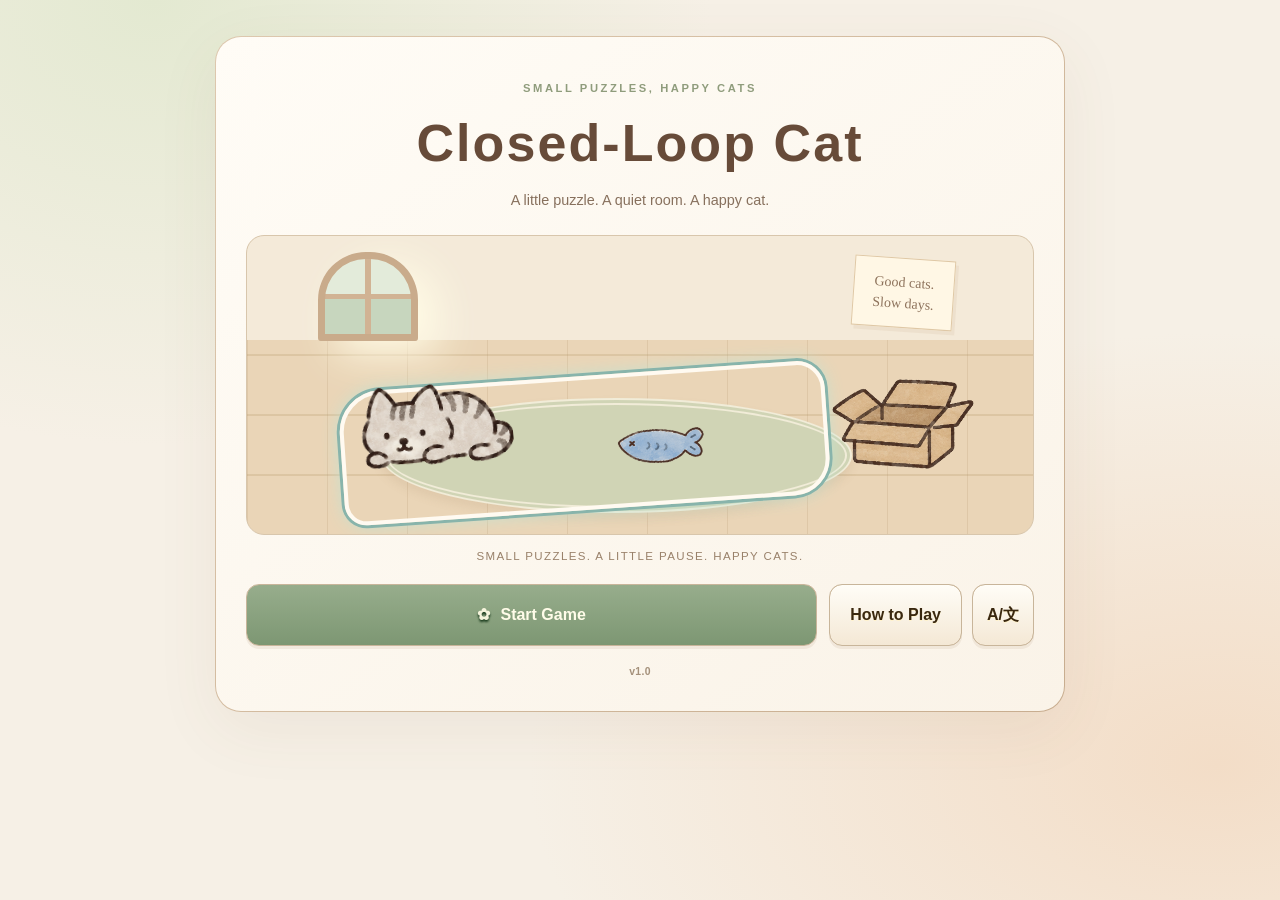
==== index.html @ fbada95e "Use one randomly selected dog breed per stage" ====
<!DOCTYPE html>
<html lang="ja">
<head>
  <meta charset="UTF-8">
  <meta name="viewport" content="width=device-width, initial-scale=1.0">
  <title>Closed-Loop Cat</title>
  <link rel="stylesheet" href="style.css">
  <link rel="stylesheet" href="cat-theme.css">
</head>
<body>
  <main class="page">
    <section id="homeScreen" class="game-panel home-panel">
      <div class="home-layout">
        <div class="home-copy">
          <p id="homeKicker" class="home-kicker">Draw One Line</p>
          <h2 id="homeTitle">Closed-Loop Cat</h2>
          <p id="homeLead">
            Draw loops to divide the dungeon, collect the key, and reach the goal.
          </p>
        </div>

        <div class="cat-room" role="img" aria-label="あたたかな部屋で、魚と段ボールに囲まれてくつろぐ猫">
          <div class="room-window"></div><div class="room-note">Good cats.<br>Slow days.</div>
          <div class="room-rug"></div><div class="room-loop"></div>
          <img class="room-cat" src="assets/cats/cat-1.png" alt="">
          <img class="room-fish" src="assets/cats/fish.png" alt="">
          <img class="room-box" src="assets/cats/box-open.png" alt="">
        </div><p class="cat-caption">SMALL PUZZLES. A LITTLE PAUSE. HAPPY CATS.</p>

        <div class="home-actions">
          <label class="language-field" for="languageSelect">
            <span id="languageLabel">Language</span>
            <select id="languageSelect">
              <option value="en">English</option>
              <option value="ja">日本語</option>
            </select>
          </label>
          <button id="startGameButton" type="button">Start Game</button>
          <div class="home-secondary-actions">
            <a id="homeHowtoButton" class="button-link secondary-button" href="howto.html">How to Play</a>
            <button
              id="languageMenuButton"
              class="icon-button secondary-button"
              type="button"
              aria-haspopup="dialog"
              aria-controls="languageDialog"
              aria-label="Language"
            >
              <span aria-hidden="true">A/文</span>
            </button>
          </div>
        </div>
        <button
          id="homePremiumButton"
          class="home-premium-button"
          type="button"
          aria-label="Premium"
        >
          <img
            id="homePremiumIcon"
            class="home-premium-icon"
            src="sozai/0850b674-17cf-480b-9a0b-e0d0a89cf656.png"
            alt=""
            aria-hidden="true"
          >
        </button>
        <a
          class="web-store-badge-link"
          href="https://play.google.com/store/apps/details?id=com.hvis.closedloopdungeon"
          target="_blank"
          rel="noopener noreferrer"
          aria-label="Get it on Google Play"
        >
          <img
            class="web-store-badge-mark"
            src="sozai/playstorelogo.png"
            alt=""
            aria-hidden="true"
          >
          <span class="web-store-badge-copy">
            <span>GET IT ON</span>
            <strong>Google Play</strong>
          </span>
        </a>
        <span id="homeVersionButton" class="home-version-button">v1.0</span>
      </div>
    </section>

    <div id="languageDialog" class="modal-backdrop" hidden>
      <section class="language-dialog" role="dialog" aria-modal="true" aria-label="Language">
        <div class="language-option-list">
          <button class="language-option" type="button" data-language-option="en">
            <span>English</span>
            <span class="language-option-check" aria-hidden="true"></span>
          </button>
          <button class="language-option" type="button" data-language-option="ja">
            <span>日本語</span>
            <span class="language-option-check" aria-hidden="true"></span>
          </button>
        </div>
      </section>
    </div>

    <section id="gameScreen" class="game-panel" hidden>
      <p class="cat-game-brand">Closed-Loop Cat</p>
      <header class="panel-header">
        <div class="panel-action-row">
          <a id="gameHowtoButton" class="button-link secondary-button" href="howto.html">How to Play</a>
          <button id="mechanicHelpButton" class="secondary-button" type="button">Mechanic guide</button>
        </div>

        <section class="stage-loader top-stage-loader" aria-label="ステージ選択">
          <div class="stage-loader-row top-stage-loader-row">
            <label id="stageRowLabel" class="stage-row-label" for="stageNumberInput">Stage</label>
            <label class="stage-field" for="stageDifficultySelect" hidden>
              <select id="stageDifficultySelect" aria-label="難易度">
                <option value="medium" selected>Normal</option>
              </select>
            </label>
            <label class="stage-field" for="stageNumberInput">
              <select id="stageNumberInput" aria-label="ステージ番号">
                <option value="1">001</option>
              </select>
            </label>
            <button id="chooseStageFolderButton" type="button" hidden>JSONを選ぶ</button>
            <input
              id="stageFolderInput"
              type="file"
              accept=".json,application/json"
              multiple
              hidden
            >
          </div>
          <p id="stageLoaderStatus" class="status-text" hidden></p>
        </section>
      </header>

      <div id="gameCanvasShell" class="game-canvas-shell">
        <canvas
          id="gameCanvas"
          width="480"
          height="480"
          aria-label="Closed Loop puzzle game canvas"
        ></canvas>
        <div id="premiumStageOverlay" class="premium-stage-overlay" hidden>
          <div class="premium-stage-overlay-card">
            <p id="premiumStageOverlayNote" class="premium-stage-overlay-note"></p>
            <button id="unlockPremiumButton" class="secondary-button" type="button">Unlock Premium</button>
            <button id="premiumOverlayHomeButton" class="secondary-button" type="button">Back to Title</button>
          </div>
        </div>
      </div>

      <div class="cat-legend" aria-label="アイテム一覧">
        <span><img src="assets/cats/cat-0.png" alt="">ねこ</span>
        <span><img src="assets/cats/fish.png" alt="">おさかな</span>
        <span><img src="assets/cats/box-open.png" alt="">おうち</span>
        <span><img src="assets/cats/dog-1.png" alt="">いぬ</span>
        <span><img src="assets/cats/bone.png" alt="">ほね</span>
      </div><section class="hud" aria-label="ゲーム情報">
        <div class="button-row mode-row" aria-label="ゲームモード" hidden>
          <button id="randomModeButton" class="is-active" type="button" hidden>ランダムモード</button>
          <button id="tutorialModeButton" type="button" hidden>チュートリアル</button>
          <button id="makerModeButton" type="button" hidden>ステージメーカー</button>
        </div>

        <p id="instructionText" class="instructions" hidden></p>

        <div class="status-grid" hidden style="display: none;">
          <p><span class="label">魚</span><span id="keyStatus">未取得</span></p>
          <p><span class="label">犬</span><span id="bombStatus">0個</span></p>
          <p><span class="label">骨</span><span id="disarmStatus">0個</span></p>
          <p><span class="label">状態</span><span id="stateStatus">待機中</span></p>
        </div>

        <div class="button-row">
          <button id="resetButton" type="button">リセット</button>
          <button id="clearLoopButton" type="button" hidden>ループを消す</button>
        </div>

        <div id="webStorePromo" class="web-store-promo" hidden>
          <p id="webStorePromoText" class="web-store-promo-text"></p>
          <a
            id="webStorePromoLink"
            class="button-link secondary-button"
            href="https://play.google.com/store/apps/details?id=com.hvis.closedloopdungeon"
            target="_blank"
            rel="noopener noreferrer"
          >Get the App</a>
        </div>

        <a
          class="web-store-badge-link web-store-badge-link-game"
          href="https://play.google.com/store/apps/details?id=com.hvis.closedloopdungeon"
          target="_blank"
          rel="noopener noreferrer"
          aria-label="Get it on Google Play"
        >
          <img
            class="web-store-badge-mark"
            src="sozai/playstorelogo.png"
            alt=""
            aria-hidden="true"
          >
          <span class="web-store-badge-copy">
            <span>GET IT ON</span>
            <strong>Google Play</strong>
          </span>
        </a>

        <div id="tutorialButtonRow" class="button-row tutorial-row" hidden>
          <button id="tutorialPrevButton" type="button">前のステージ</button>
          <button id="tutorialNextButton" type="button">次のステージ</button>
        </div>

        <section id="makerPanel" class="maker-panel" hidden aria-label="ステージメーカー設定">
          <div class="maker-size-row">
            <label class="maker-field" for="makerWidthInput">
              幅
              <input id="makerWidthInput" type="number" min="6" max="14" value="10">
            </label>
            <label class="maker-field" for="makerHeightInput">
              高さ
              <input id="makerHeightInput" type="number" min="6" max="14" value="10">
            </label>
            <button id="makerApplySizeButton" type="button">サイズを適用</button>
            <button id="makerResetButton" type="button">配置を初期化</button>
          </div>

          <div class="maker-palette" aria-label="配置ツール">
            <button id="makerToolPlayer" class="maker-tool is-active" type="button">猫</button>
            <button id="makerToolKey" class="maker-tool" type="button">魚</button>
            <button id="makerToolGoal" class="maker-tool" type="button">ゴール</button>
            <button id="makerToolBomb" class="maker-tool" type="button">犬</button>
            <button id="makerToolDisarm" class="maker-tool" type="button">骨</button>
            <button id="makerToolWarp" class="maker-tool" type="button">紙袋</button>
            <button id="makerToolLateWarp" class="maker-tool" type="button">猫トンネル</button>
            <button id="makerToolWall" class="maker-tool" type="button">壁</button>
            <button id="makerToolErase" class="maker-tool" type="button">消しゴム</button>
          </div>

          <div class="button-row maker-action-row">
            <button id="makerTestButton" type="button">テストプレイ開始</button>
            <button id="makerEditButton" type="button" hidden>編集に戻る</button>
            <button id="makerAutoSolveButton" type="button">自動で解く</button>
          </div>
          <p id="makerSolveStatus" class="status-text"></p>

          <div class="maker-export-row">
            <label class="maker-field" for="makerExportNumberInput">
              JSON番号
              <input id="makerExportNumberInput" type="number" min="1" step="1" value="1">
            </label>
            <button id="makerExportJsonButton" type="button">JSON出力</button>
          </div>
          <p id="makerExportStatus" class="status-text"></p>
          <textarea
            id="makerJsonOutput"
            class="maker-json-output"
            readonly
            placeholder="ここにステージ JSON が表示されます。"
          ></textarea>

          <p id="makerHint" class="maker-hint"></p>
        </section>

        <p id="stageInfo" class="stage-info" hidden></p>
      </section>
    </section>

    <section id="rulesScreen" class="game-panel rules-panel" hidden aria-labelledby="rulesTitle">
      <header class="rules-header">
        <div>
          <p class="rules-kicker">How To Play</p>
          <h2 id="rulesTitle">ルール</h2>
        </div>
        <button id="closeRulesButton" class="secondary-button" type="button">ステージに戻る</button>
      </header>

      <section class="rules-lead">
        <p>
          このゲームは、一筆書きでマスを塗ってループを作り、空間を切り分けていくパズルです。
          猫が犬と同じ空間に入らないようにしながら、魚を取り、ゴールと同じ空間へ入れればクリアです。
        </p>
      </section>

      <section class="rules-grid" aria-label="ルール一覧">
        <article class="rule-card">
          <canvas class="rule-icon rule-sprite-icon" data-rule-sprite="player" width="72" height="72" aria-hidden="true"></canvas>
          <h3>猫</h3>
          <p>青いキャラがあなたです。犬と同じ空間に入ったらゲームオーバーです</p>
        </article>

        <article class="rule-card">
          <canvas class="rule-icon rule-sprite-icon" data-rule-sprite="key" width="72" height="72" aria-hidden="true"></canvas>
          <h3>魚</h3>
          <p>猫と同じ空間にはは入ると取得扱いになり、段ボールが開きます。</p>
        </article>

        <article class="rule-card">
          <canvas class="rule-icon rule-sprite-icon" data-rule-sprite="goalClosed" width="72" height="72" aria-hidden="true"></canvas>
          <h3>閉じたゴール</h3>
          <p>魚を取る前のゴールです。まだ入ってもクリアにはなりません。</p>
        </article>

        <article class="rule-card">
          <canvas class="rule-icon rule-sprite-icon" data-rule-sprite="goalOpen" width="72" height="72" aria-hidden="true"></canvas>
          <h3>開いたゴール</h3>
          <p>猫同じ空間に入ればクリアです。</p>
        </article>

        <article class="rule-card">
          <canvas class="rule-icon rule-sprite-icon" data-rule-sprite="bomb" width="72" height="72" aria-hidden="true"></canvas>
          <h3>犬</h3>
          <p>猫と同じ空間に犬があるとゲームオーバーです。骨で消すことが出来ます。</p>
        </article>

        <article class="rule-card">
          <canvas class="rule-icon rule-sprite-icon" data-rule-sprite="waterBucket" width="72" height="72" aria-hidden="true"></canvas>
          <h3>骨</h3>
          <p>犬と同じ数の骨が同じ空間に入ると、その空間の犬と骨はおやすみします。どちらかが多くても消滅しません</p>
        </article>

        <article class="rule-card">
          <canvas class="rule-icon rule-sprite-icon" data-rule-sprite="wall" width="72" height="72" aria-hidden="true"></canvas>
          <h3>壁</h3>
          <p>壁のあるマスは塗れません。塗ったマスと接触した場合はループの一部として扱われます。</p>
        </article>

        <article class="rule-card">
          <div class="rule-icon sprite-loop" aria-hidden="true"></div>
          <h3>ループの作り方</h3>
          <p>マスをドラッグで塗り、ひと続きの輪を作ります。線は空間を分ける境界として扱われます。</p>
        </article>
      </section>


    </section>
  </main>

  <script src="stage/manifest.js?v=stage-manifest-4"></script>
  <script src="spotlight-tutorial.js?v=cat-1"></script>
  <script src="game.js?v=cat-dogs-3"></script>
</body>
</html>
---- style.css ----
:root {
  --bg: #101820;
  --panel: #1a2530;
  --panel-border: #dba647;
  --text: #f5ead1;
  --muted: #ddceb0;
  --accent: #d8a83e;
  --accent-soft: rgba(216, 168, 62, 0.2);
  --button: #183b61;
  --button-hover: #102946;
  --shadow: rgba(0, 0, 0, 0.38);
  --stone-dark: #111921;
  --stone-mid: #26313b;
  --gold: #d8a83e;
  --gold-dark: #8e6420;
  --parchment: #f3dfb1;
  --parchment-edge: #a57b31;
  --surface: linear-gradient(145deg, #28343b, #111b22 65%, #0c1319);
  --gold-frame: linear-gradient(135deg, #fff0ae, #dfa337 18%, #76501e 36%, #ffdc76 55%, #bd7b22 78%, #fff0ae);
  --blue-face: linear-gradient(180deg, #3297c2, #15618e 46%, #114971 50%, #093557);
  --green-face: linear-gradient(180deg, #77c74b, #339632 46%, #177333 50%, #10522c);
  --cream-face: linear-gradient(180deg, #fff5d5, #f5d99d 52%, #e6bd71);
  --frame-shadow: inset 0 0 0 2px #382a19, inset 0 0 0 4px #ffe7a066, 0 5px 0 #080e13, 0 12px 28px #0006;
}

* {
  box-sizing: border-box;
}

body {
  margin: 0;
  min-height: 100vh;
  background: #121b24 url("sozai/dungeon-ui-background.png") center top / cover fixed;
  color: var(--text);
  font-family: "Trebuchet MS", "Segoe UI", "Yu Gothic", "Meiryo", sans-serif;
}

.page {
  display: flex;
  flex-direction: column;
  align-items: center;
  min-height: 100vh;
  padding: 32px 16px;
}

.page-title {
  margin: 0 0 14px;
  color: #f7d777;
  font-family: Georgia, "Times New Roman", "Yu Mincho", serif;
  font-size: clamp(1.35rem, 3vw, 2rem);
  font-weight: 800;
  letter-spacing: 0.03em;
  text-align: center;
  text-shadow: 0 3px 0 #33230e, 0 0 18px rgba(216, 168, 62, 0.35);
}

.game-panel {
  position: relative;
  width: min(100%, 980px);
  padding: 28px;
  border: 4px solid transparent;
  border-radius: 18px;
  background: var(--surface) padding-box, var(--gold-frame) border-box;
  box-shadow: var(--frame-shadow), 0 24px 60px #0007;
}

.home-panel {
  max-width: 760px;
}

.manager-page {
  width: min(100%, 1120px);
}

.manager-panel {
  width: min(100%, 1120px);
  display: grid;
  gap: 20px;
}

.manager-header {
  display: flex;
  justify-content: space-between;
  align-items: flex-start;
  gap: 18px;
  flex-wrap: wrap;
}

.manager-title {
  margin: 0;
  color: #f7d777;
  font-family: Georgia, "Times New Roman", "Yu Mincho", serif;
  font-size: clamp(2rem, 5vw, 3rem);
  line-height: 1.05;
  text-shadow: 0 4px 0 #33230e, 0 0 18px rgba(216, 168, 62, 0.3);
}

.manager-lead {
  margin: 10px 0 0;
  color: var(--muted);
  line-height: 1.6;
}

.manager-nav,
.manager-toolbar,
.manager-toolbar-group,
.manager-output-panel,
.stage-manager-controls {
  display: flex;
  gap: 12px;
  flex-wrap: wrap;
}

.manager-toolbar {
  justify-content: space-between;
  align-items: center;
}

.manager-output-panel {
  display: grid;
  gap: 16px;
  grid-template-columns: repeat(2, minmax(0, 1fr));
}

.manager-output-block {
  display: grid;
  gap: 10px;
}

.manager-output-block h2,
.manager-difficulty-header h2 {
  margin: 0;
  color: #f7d777;
  font-family: Georgia, "Times New Roman", "Yu Mincho", serif;
  font-size: 1.2rem;
}

.manager-json-output {
  min-height: 180px;
  width: 100%;
  padding: 12px 14px;
  border: 2px solid var(--parchment-edge);
  border-radius: 8px;
  background: linear-gradient(180deg, #fff0c7 0%, var(--parchment) 100%);
  color: #2d2415;
  font: 0.92rem/1.5 "Consolas", "Courier New", monospace;
  resize: vertical;
}

.manager-difficulty-sections {
  display: grid;
  gap: 18px;
}

.manager-difficulty-section {
  display: grid;
  gap: 12px;
}

.stage-manager-list {
  display: grid;
  gap: 12px;
}

.stage-manager-card {
  display: grid;
  grid-template-columns: 160px minmax(0, 1fr);
  gap: 14px;
  align-items: center;
  padding: 12px;
  border: 1px solid #ae864b;
  border-radius: 12px;
  background: var(--surface);
  box-shadow: inset 0 0 0 3px #ffffff05;
}

.stage-manager-thumb {
  width: 160px;
  height: 120px;
  border: 3px solid #152235;
  border-radius: 8px;
  background: linear-gradient(180deg, #f8fbfd 0%, #ecf3f8 100%);
  box-shadow:
    0 0 0 2px var(--gold-dark),
    inset 0 0 0 1px rgba(20, 55, 90, 0.08);
}

.stage-manager-meta {
  display: grid;
  gap: 12px;
  min-width: 0;
}

.stage-manager-title {
  color: var(--text);
  font-weight: 700;
  line-height: 1.45;
  word-break: break-word;
}

.stage-manager-subline {
  color: rgba(243, 223, 177, 0.74);
  font-size: 0.88rem;
  line-height: 1.4;
}

.stage-manager-premium-toggle {
  display: inline-flex;
  align-items: center;
  gap: 8px;
  min-height: 44px;
  padding: 0 10px;
  border: 2px solid var(--parchment-edge);
  border-radius: 8px;
  background: linear-gradient(180deg, #fff0c7 0%, var(--parchment) 100%);
  color: #2d2415;
  font-weight: 700;
}

.home-layout {
  display: grid;
  gap: 24px;
}

.home-copy h2 {
  margin: 0;
  color: #f7d777;
  font-family: Georgia, "Times New Roman", "Yu Mincho", serif;
  font-size: clamp(2rem, 7vw, 4.2rem);
  line-height: 1;
  text-shadow: 0 4px 0 #33230e, 0 0 18px rgba(216, 168, 62, 0.3);
}

.home-kicker {
  margin: 0 0 10px;
  color: #f3dfb1;
  font-weight: 700;
  text-transform: uppercase;
  text-shadow: 0 2px 0 rgba(0, 0, 0, 0.4);
}

.home-copy p {
  max-width: 560px;
  margin: 14px 0 0;
  color: var(--muted);
  line-height: 1.7;
}

.home-hero-image {
  display: block;
  width: 100%;
  max-width: 640px;
  height: auto;
  margin: 2px 0 0;
  aspect-ratio: 16 / 9;
  object-fit: cover;
  border: 5px solid #152235;
  border-radius: 10px;
  background: linear-gradient(180deg, #edf5f8 0%, #dce8ee 100%);
  box-shadow:
    0 0 0 3px var(--gold-dark),
    0 0 0 5px #3b2a12,
    inset 0 0 0 1px rgba(20, 55, 90, 0.08),
    0 10px 0 rgba(0, 0, 0, 0.22);
}

.home-actions {
  display: flex;
  align-items: stretch;
  gap: 12px;
  flex-wrap: wrap;
}

.home-version-button {
  align-self: center;
  margin-top: 4px;
  padding: 4px 8px;
  color: rgba(243, 223, 177, 0.72);
  font-size: 0.78rem;
  font-weight: 600;
  letter-spacing: 0.03em;
  text-shadow: none;
  -webkit-user-select: none;
  user-select: none;
}

.language-field {
  display: none;
  align-items: center;
  gap: 8px;
  min-height: 44px;
  padding: 8px 12px;
  border: 2px solid var(--parchment-edge);
  border-radius: 8px;
  background: linear-gradient(180deg, #fff0c7 0%, var(--parchment) 100%);
  color: #2d2415;
  font-weight: 700;
  box-shadow: inset 0 0 0 1px rgba(255, 255, 255, 0.42), 0 3px 0 #5b421b;
}

.home-secondary-actions {
  display: flex;
  align-items: stretch;
  gap: 10px;
  flex-wrap: wrap;
}

.home-premium-button {
  justify-self: center;
  width: 72px;
  height: 72px;
  margin-top: 8px;
  padding: 0;
  border: 0;
  border-radius: 50%;
  background: transparent;
  box-shadow: none;
  line-height: 0;
}

.home-premium-button:disabled {
  background: transparent;
  cursor: default;
}

.home-premium-button:hover,
.home-premium-button:active {
  filter: none;
  transform: none;
}

.home-premium-icon {
  width: 100%;
  height: 100%;
  object-fit: contain;
  transition: filter 0.18s ease, opacity 0.18s ease;
}

.home-premium-button.is-locked .home-premium-icon {
  filter: grayscale(1) saturate(0.2);
  opacity: 0.38;
}

.home-premium-button.is-purchased .home-premium-icon {
  filter: none;
  opacity: 1;
}

.web-store-badge-link {
  justify-self: center;
  display: inline-flex;
  align-items: center;
  gap: 9px;
  min-height: 44px;
  margin-top: 8px;
  padding: 7px 13px 7px 11px;
  border: 1px solid rgba(255, 255, 255, 0.68);
  border-radius: 7px;
  background: #050505;
  color: #fff;
  text-decoration: none;
  box-shadow: 0 3px 0 rgba(0, 0, 0, 0.24);
}

.web-store-badge-link[hidden] {
  display: none;
}

.web-store-badge-link:hover {
  filter: brightness(1.08);
  transform: translateY(-1px);
}

.web-store-badge-link:active {
  transform: translateY(0);
}

.web-store-badge-link-game {
  margin: 18px auto 0;
}

.web-store-badge-mark {
  width: 25px;
  height: 25px;
  object-fit: contain;
}

.web-store-badge-copy {
  display: grid;
  gap: 1px;
  line-height: 1;
  letter-spacing: 0;
}

.web-store-badge-copy span {
  font-size: 0.58rem;
  font-weight: 600;
}

.web-store-badge-copy strong {
  font-size: 1.05rem;
  font-weight: 700;
}

.icon-button {
  display: inline-flex;
  align-items: center;
  justify-content: center;
  min-width: 52px;
  min-height: 52px;
  padding: 10px 14px;
  font-size: 1rem;
  line-height: 1;
}

.modal-backdrop {
  position: fixed;
  inset: 0;
  z-index: 20;
  display: grid;
  place-items: center;
  padding: 24px;
  background: rgba(5, 9, 14, 0.68);
}

.modal-backdrop[hidden] {
  display: none;
}

.language-dialog {
  width: min(100%, 360px);
  padding: 22px;
  border: 4px solid transparent;
  border-radius: 18px;
  background: var(--surface) padding-box, var(--gold-frame) border-box;
  box-shadow: var(--frame-shadow), 0 24px 80px #000a;
}

.language-option-list {
  display: grid;
  gap: 10px;
}

.language-option {
  background: var(--cream-face) padding-box, var(--gold-frame) border-box;
  color: #39270f;
  text-shadow: 0 1px #fff2cd;
  width: 100%;
  justify-content: space-between;
  text-align: left;
}

.language-option.is-selected {
  border-color: #f7d777;
  box-shadow:
    inset 0 0 0 2px rgba(216, 168, 62, 0.32),
    0 4px 0 #5b421b;
}

.language-option-check {
  min-width: 1.4em;
  text-align: right;
  font-weight: 800;
}

.panel-header {
  margin-bottom: 14px;
}

.panel-action-row {
  display: flex;
  justify-content: flex-start;
  margin-bottom: 10px;
}

#gameCanvas {
  display: block;
  width: min(100%, 720px);
  max-width: 100%;
  height: auto;
  margin: 0 auto;
  border: 3px solid #292e31;
  border-radius: 2px;
  background: #888779;
  box-shadow:
    0 0 0 3px var(--gold-dark),
    0 0 0 5px #3b2a12,
    inset 0 0 0 1px rgba(20, 55, 90, 0.08),
    0 10px 0 rgba(0, 0, 0, 0.22);
  cursor:
    url("data:image/svg+xml,%3Csvg xmlns='http://www.w3.org/2000/svg' width='28' height='28' viewBox='0 0 28 28'%3E%3Cg fill='none' stroke-linecap='round'%3E%3Cpath d='M14 2v24M2 14h24' stroke='%23ffffff' stroke-width='4'/%3E%3Cpath d='M14 2v24M2 14h24' stroke='%230f2740' stroke-width='2'/%3E%3Ccircle cx='14' cy='14' r='3.5' stroke='%23ffffff' stroke-width='4'/%3E%3Ccircle cx='14' cy='14' r='3.5' stroke='%230f2740' stroke-width='2'/%3E%3C/g%3E%3C/svg%3E")
      14 14,
    crosshair;
  touch-action: none;
  -webkit-user-select: none;
  user-select: none;
}

.hud {
  margin-top: 18px;
}

.instructions {
  margin: 0 0 14px;
  color: var(--muted);
  line-height: 1.6;
}

.status-grid {
  display: grid;
  gap: 10px;
  grid-template-columns: repeat(auto-fit, minmax(180px, 1fr));
  margin-bottom: 16px;
}

.status-grid p {
  display: flex;
  justify-content: space-between;
  align-items: center;
  gap: 12px;
  margin: 0;
  padding: 12px 14px;
  border: 1px solid #ae864b;
  border-radius: 12px;
  background: var(--surface);
  box-shadow: inset 0 0 0 3px #ffffff05;
}

.label {
  font-weight: 700;
}

.button-row {
  display: flex;
  gap: 12px;
  flex-wrap: wrap;
}

.button-row[hidden] {
  display: none;
}

.mode-row {
  margin-bottom: 14px;
}

.game-canvas-shell {
  position: relative;
  width: min(100%, 820px);
  margin: 24px auto 0;
  padding: clamp(12px, 2.5vw, 22px);
  border: 5px solid transparent;
  border-radius: 15px;
  background:
    repeating-linear-gradient(0deg, #1c2b32 0 23px, #0b141b 24px 27px) padding-box,
    var(--gold-frame) border-box;
  box-shadow: var(--frame-shadow), inset 0 0 18px 8px #0009;
}

/* 松明は盤面外に置き、マスの判定とタッチ領域を遮らない。 */
.game-canvas-shell::before,
.game-canvas-shell::after {
  content: "";
  position: absolute;
  top: 24%;
  width: 9px;
  height: 36px;
  z-index: 1;
  pointer-events: none;
  border-radius: 60% 60% 3px 3px;
  background: radial-gradient(ellipse at 50% 22%, #fff6b0 0 12%, #ffd052 15% 27%, #ee7b16 31% 40%, transparent 47%),
    linear-gradient(90deg, #322315, #b68a42 50%, #342819);
  box-shadow: 0 -8px 13px 4px #ffb52f80, 0 0 32px 8px #ff9c242a;
}

.game-canvas-shell::before { left: 2px; }
.game-canvas-shell::after { right: 2px; }

#gameScreen {
  background: var(--surface) padding-box, var(--gold-frame) border-box;
}

@media (max-width: 420px) {
  .game-canvas-shell::before,
  .game-canvas-shell::after { width: 5px; height: 25px; }
}

.premium-stage-overlay {
  position: absolute;
  inset: 0;
  display: grid;
  place-items: center;
  padding: 20px;
  background: rgba(210, 215, 222, 0.48);
  border-radius: 8px;
  z-index: 3;
}

.premium-stage-overlay[hidden] {
  display: none;
}

.premium-stage-overlay-card {
  display: grid;
  gap: 14px;
  width: min(100%, 320px);
  padding: 18px 16px;
  border: 2px solid rgba(111, 98, 73, 0.72);
  border-radius: 8px;
  background: rgba(26, 37, 48, 0.92);
  box-shadow: 0 12px 28px rgba(0, 0, 0, 0.28);
  text-align: center;
}

.premium-stage-overlay-note {
  margin: 0;
  color: var(--text);
  line-height: 1.6;
}

.web-store-promo {
  display: grid;
  gap: 12px;
  margin-top: 14px;
  padding: 14px;
  border: 2px solid rgba(216, 168, 62, 0.52);
  border-radius: 8px;
  background: linear-gradient(180deg, rgba(255, 240, 199, 0.14) 0%, rgba(24, 59, 97, 0.16) 100%);
}

.web-store-promo[hidden] {
  display: none;
}

.web-store-promo-text {
  margin: 0;
  color: var(--text);
  line-height: 1.6;
}

.stage-info {
  margin: 16px 0 0;
  padding: 12px 14px;
  border: 2px solid var(--parchment-edge);
  border-radius: 10px;
  background: var(--cream-face);
  color: #39270f;
  line-height: 1.6;
  white-space: pre-line;
}

button,
.button-link {
  appearance: none;
  display: inline-flex;
  align-items: center;
  justify-content: center;
  gap: 10px;
  min-height: 48px;
  border: 3px solid transparent;
  border-radius: 13px;
  padding: 12px 22px;
  background: var(--blue-face) padding-box, var(--gold-frame) border-box;
  color: #fff8e4;
  font: inherit;
  font-weight: 800;
  cursor: pointer;
  text-shadow: 0 2px 2px #061725;
  box-shadow: var(--frame-shadow);
  transition: filter 0.16s ease, transform 0.16s ease;
}

button:hover,
.button-link:hover {
  filter: brightness(1.08);
  transform: translateY(-1px);
}

button:active,
.button-link:active {
  transform: translateY(0);
}

button.is-active {
  background: var(--accent);
  box-shadow: inset 0 0 0 1px rgba(255, 255, 255, 0.18);
}

.secondary-button,
.button-link.secondary-button {
  background: var(--cream-face) padding-box, var(--gold-frame) border-box;
  color: #39270f;
  text-shadow: 0 1px #fff2cd;
}

.secondary-button:hover {
  filter: brightness(1.04);
}

.button-link {
  text-decoration: none;
}

.button-link.secondary-button:hover {
  filter: brightness(1.04);
}

.howto-panel {
  max-width: 760px;
}

.howto-header {
  display: flex;
  justify-content: flex-start;
  margin-bottom: 20px;
}

.howto-steps {
  display: grid;
  gap: 28px;
}

.howto-step {
  margin: 0;
}

.howto-step img {
  display: block;
  width: 100%;
  max-width: 560px;
  height: auto;
  margin: 0 auto;
  border: 5px solid #152235;
  border-radius: 8px;
  background: #ffffff;
  box-shadow: 0 0 0 3px var(--gold-dark), 0 8px 0 rgba(0, 0, 0, 0.22);
}

.howto-step p {
  max-width: 560px;
  min-height: 1.8em;
  margin: 10px auto 0;
  color: var(--muted);
  line-height: 1.7;
  white-space: pre-line;
}

.tutorial-row {
  margin-top: 12px;
}

.stage-loader {
  margin-bottom: 18px;
  padding: 16px;
  border: 3px solid transparent;
  border-radius: 13px;
  background: var(--surface) padding-box, var(--gold-frame) border-box;
  box-shadow: var(--frame-shadow);
}

.top-stage-loader {
  margin: 0 0 8px;
  padding: 12px 16px;
}

.top-stage-loader-row {
  flex-wrap: wrap;
  justify-content: flex-start;
  gap: 14px;
  align-items: center;
  font-size: 1rem;
}

.stage-loader-row,
.maker-export-row {
  display: flex;
  gap: 10px;
  flex-wrap: wrap;
  align-items: center;
}

.stage-field {
  display: flex;
  align-items: center;
  gap: 4px;
  font-weight: 700;
  color: #2d2415;
  margin: 0;
}

.stage-row-label {
  flex: 0 0 auto;
  font-weight: 800;
  color: var(--text);
  white-space: nowrap;
  font-size: 1rem;
  text-shadow: 0 2px #000;
}

.stage-field input,
.stage-field select {
  width: 100px;
  min-width: 0;
  min-height: 44px;
  padding: 8px 12px;
  border: 3px solid #d6a247;
  border-radius: 10px;
  background: var(--cream-face);
  color: #39270f;
  box-shadow: inset 0 0 0 2px #fff4cf, 0 3px 0 #090e13;
  font: inherit;
  font-weight: 800;
}

#stageDifficultySelect {
  width: 142px;
}

#stageNumberInput {
  width: 112px;
}

.top-stage-loader-row .stage-field {
  flex: 0 1 auto;
}

.top-stage-loader-row button {
  flex: 0 0 auto;
  width: auto;
  min-width: 0;
  padding: 8px 10px;
  font-size: 0.76rem;
  white-space: nowrap;
}

.status-text {
  margin: 10px 0 0;
  color: var(--muted);
  line-height: 1.5;
}

.stage-solver-row {
  margin-top: 8px;
}

.stage-solver-row button {
  width: auto;
}

.status-text.is-error {
  color: #a11d33;
}

.rules-panel {
  width: min(100%, 980px);
}

.rules-header {
  display: flex;
  justify-content: space-between;
  align-items: flex-start;
  gap: 16px;
  margin-bottom: 18px;
}

.rules-kicker {
  margin: 0 0 6px;
  color: var(--accent);
  font-size: 0.78rem;
  font-weight: 700;
  letter-spacing: 0.08em;
  text-transform: uppercase;
}

.rules-header h2 {
  margin: 0;
  font-size: clamp(1.4rem, 3vw, 2rem);
}

.rules-lead {
  margin-bottom: 18px;
  padding: 16px 18px;
  border: 1px solid #ae864b;
  border-radius: 12px;
  background: var(--surface);
  box-shadow: inset 0 0 0 3px #ffffff05;
}

.rules-lead p {
  margin: 0;
  line-height: 1.8;
}

.rules-grid {
  display: grid;
  grid-template-columns: repeat(auto-fit, minmax(220px, 1fr));
  gap: 14px;
}

.rule-card {
  padding: 16px;
  border: 1px solid #ae864b;
  border-radius: 12px;
  background: var(--surface);
  box-shadow: inset 0 0 0 3px #ffffff05;
}

.rule-card h3 {
  margin: 0 0 8px;
  font-size: 1rem;
}

.rule-card p {
  margin: 0;
  color: var(--muted);
  line-height: 1.7;
}

.rule-icon {
  width: 72px;
  height: 72px;
  margin-bottom: 12px;
  border-radius: 18px;
  background-color: #edf4fb;
  box-shadow: inset 0 0 0 1px rgba(20, 55, 90, 0.08);
}

.rule-sprite-icon {
  display: block;
  padding: 8px;
}

.sprite-loop {
  background-image: none;
  position: relative;
}

.sprite-loop::before,
.sprite-loop::after {
  content: "";
  position: absolute;
  inset: 14px;
  border-radius: 16px;
}

.sprite-loop::before {
  background: rgba(32, 104, 179, 0.18);
  border: 6px solid #1d5ea6;
}

.sprite-loop::after {
  inset: 24px;
  background: #edf4fb;
  border-radius: 10px;
}

.rules-notes {
  margin-top: 18px;
  padding: 18px;
  border: 1px solid #ae864b;
  border-radius: 12px;
  background: var(--surface);
  box-shadow: inset 0 0 0 3px #ffffff05;
}

.rules-notes h3 {
  margin: 0 0 10px;
}

.rules-notes ul {
  margin: 0;
  padding-left: 1.2rem;
  color: var(--muted);
  line-height: 1.75;
}

.maker-panel {
  margin-top: 12px;
  padding: 16px;
  border: 1px solid #ae864b;
  border-radius: 12px;
  background: var(--surface);
  box-shadow: inset 0 0 0 3px #ffffff05;
}

.maker-size-row,
.maker-palette,
.maker-action-row {
  display: flex;
  gap: 10px;
  flex-wrap: wrap;
}

.maker-palette,
.maker-action-row {
  margin-top: 12px;
}

.maker-export-row {
  margin-top: 12px;
}

.maker-field {
  display: flex;
  align-items: center;
  gap: 8px;
  font-weight: 700;
  color: var(--text);
}

.maker-field input {
  width: 88px;
  min-height: 44px;
  padding: 10px 12px;
  border: 2px solid var(--parchment-edge);
  border-radius: 9px;
  background: var(--cream-face);
  color: #39270f;
  font: inherit;
}

.maker-tool {
  background: var(--surface) padding-box, var(--gold-frame) border-box;
  color: var(--text);
}

.maker-tool:hover {
  filter: brightness(1.2);
}

.maker-tool.is-active {
  background: var(--cream-face) padding-box, var(--gold-frame) border-box;
  color: #39270f;
  text-shadow: none;
}

.maker-hint {
  margin: 12px 0 0;
  color: var(--muted);
  line-height: 1.6;
}

.maker-json-output {
  width: 100%;
  min-height: 180px;
  margin-top: 12px;
  padding: 12px 14px;
  border: 2px solid var(--parchment-edge);
  border-radius: 9px;
  background: var(--cream-face);
  color: #39270f;
  font: 0.92rem/1.5 "Consolas", "SFMono-Regular", monospace;
  resize: vertical;
}

/* Shared dungeon UI: green actions, blue controls, parchment navigation. */
#startGameButton,
#loadStageButton,
#makerTestButton,
#makerExportJsonButton,
#tutorialNextButton,
#unlockPremiumButton {
  background: var(--green-face) padding-box, var(--gold-frame) border-box;
  color: #fffce9;
  text-shadow: 0 2px 2px #103717;
}

#startGameButton {
  flex: 1 1 220px;
  min-height: 62px;
  font-size: 1.15rem;
}

#startGameButton::before,
#makerTestButton::before {
  content: "";
  width: 0;
  height: 0;
  border-top: 9px solid transparent;
  border-bottom: 9px solid transparent;
  border-left: 14px solid #fff8df;
  filter: drop-shadow(0 2px 1px #163819);
}

#resetButton {
  min-width: 180px;
}

.panel-action-row {
  gap: 12px;
  flex-wrap: wrap;
  margin-bottom: 18px;
}

.game-panel::before,
.game-panel::after {
  content: "";
  position: absolute;
  top: 12px;
  width: 7px;
  height: 7px;
  border: 1px solid #fff0b1;
  background: var(--gold-frame);
  box-shadow: 0 0 10px #ffba4766;
  transform: rotate(45deg);
  pointer-events: none;
}

.game-panel::before { left: 10px; }
.game-panel::after { right: 10px; }

.home-layout { gap: 28px; }
.home-hero-image { max-width: none; }
.home-copy h2 { line-height: 1.2; }
.home-copy p { max-width: none; }
.home-secondary-actions { flex: 1 1 auto; }
.home-secondary-actions .button-link { flex: 1; }

.hud { margin-top: 24px; }
.web-store-badge-link { border-color: #d6bd82; }
.status-grid p span:last-child { color: #ffe29a; }
.stage-field { color: var(--text); }
.rule-icon { background-color: #d4c296; }

.premium-stage-overlay,
.modal-backdrop { background: #060d17c9; }

.premium-stage-overlay-card {
  border: 3px solid transparent;
  border-radius: 14px;
  background: var(--surface) padding-box, var(--gold-frame) border-box;
  box-shadow: var(--frame-shadow);
}

.howto-step {
  padding: 20px;
  border: 1px solid #ae864b;
  border-radius: 12px;
  background: var(--surface);
}

.howto-step p { margin-top: 20px; color: var(--text); }

button.is-active,
.language-option.is-selected {
  border-color: #ffdf86;
  background: var(--cream-face) padding-box, var(--gold-frame) border-box;
  color: #39270f;
  text-shadow: none;
  box-shadow: inset 0 0 0 2px #755321, 0 0 0 2px #090f16, 0 4px 0 #090f16;
}

button:disabled {
  background: linear-gradient(#424e53, #253139) padding-box, linear-gradient(#a69573, #68583e) border-box;
  color: #bdc1be;
  filter: saturate(0.4);
  text-shadow: none;
  cursor: not-allowed;
  transform: none;
}

/* Preserve the image-only premium badge's existing locked/purchased states. */
.home-premium-button,
.home-premium-button:disabled { background: transparent; box-shadow: none; }

:where(button, a, input, select, textarea):focus-visible {
  outline: 3px solid #fff0ac;
  outline-offset: 5px;
}

button:not(:disabled):active,
.button-link:active { transform: translateY(2px); }

@media (prefers-reduced-motion: reduce) {
  button, .button-link, .home-premium-icon { transition: none; }
}

/* Layout styles must not reveal controls hidden by game state. */
[hidden] { display: none !important; }

/* Modal guide: the SVG mask leaves the actual canvas cells visible underneath. */
.spotlight-tutorial {
  position: fixed;
  inset: 0;
  z-index: 50;
  isolation: isolate;
}

.spotlight-shade { position: absolute; inset: 0; pointer-events: none; }
.spotlight-rings { filter: drop-shadow(0 0 7px #ffca5270); }
.spotlight-is-open #gameCanvas { width: auto; max-height: var(--spotlight-canvas-height); }

.spotlight-card {
  display: grid;
  grid-template-rows: auto minmax(0, 1fr) auto auto;
  position: absolute;
  bottom: max(18px, env(safe-area-inset-bottom));
  left: 50%;
  transform: translateX(-50%);
  width: min(540px, calc(100% - 32px));
  max-height: 48vh;
  max-height: 48dvh;
  overflow: hidden;
  overscroll-behavior: contain;
  padding: 22px 24px 16px;
  border: 3px solid transparent;
  border-radius: 16px;
  background: var(--surface) padding-box, var(--gold-frame) border-box;
  box-shadow: var(--frame-shadow), 0 18px 60px #0009;
  color: var(--text);
}

.spotlight-copy { min-height: 0; overflow-y: auto; overscroll-behavior: contain; }
.spotlight-copy:focus-visible { outline: 2px solid #ffdf86; outline-offset: 2px; }
.spotlight-card.is-side {
  left: auto;
  right: 12px;
  bottom: 12px;
  transform: none;
  width: min(360px, 43vw);
  max-height: calc(100vh - 24px);
  max-height: calc(100dvh - 24px);
  padding: 16px;
}
.spotlight-card.is-side.is-left { left: 12px; right: auto; }

.spotlight-heading { display: flex; justify-content: space-between; gap: 16px; align-items: center; }
.spotlight-kicker { color: #ffdf86; font-size: .75rem; font-weight: 800; letter-spacing: .12em; }
.spotlight-counter { color: var(--muted); font-size: .8rem; font-variant-numeric: tabular-nums; }
.spotlight-card h2 { margin: 12px 0 10px; font-size: clamp(1.05rem, 3vw, 1.35rem); line-height: 1.5; }
.spotlight-card #spotlightText { margin: 0; font-size: .95rem; line-height: 1.8; }
.spotlight-actions { display: flex; gap: 14px; margin-top: 20px; }
.spotlight-actions button { flex: 1; min-width: 0; padding: 10px 12px; }
.spotlight-next { background: var(--green-face) padding-box, var(--gold-frame) border-box; }
.spotlight-card .spotlight-note { margin: 16px 0 0; color: var(--muted); font-size: .72rem; line-height: 1.6; text-align: center; }

@media (max-width: 560px) {
  .spotlight-card { width: calc(100% - 20px); padding: 16px; bottom: max(10px, env(safe-area-inset-bottom)); }
  .spotlight-card #spotlightText { font-size: .87rem; line-height: 1.7; }
  .spotlight-actions { margin-top: 14px; gap: 10px; }
}

@media (max-width: 560px) {
  .game-panel {
    padding: 14px 10px;
    border-radius: 14px;
  }

  .page {
    padding: 20px 8px;
  }

  .page-title {
    font-size: 1.15rem;
    margin-bottom: 10px;
  }

  .button-row {
    flex-direction: column;
  }

  .manager-output-panel {
    grid-template-columns: 1fr;
  }

  .stage-manager-card {
    grid-template-columns: 1fr;
  }

  .stage-manager-thumb {
    width: 100%;
    max-width: 220px;
    height: auto;
    aspect-ratio: 4 / 3;
  }

  .premium-stage-controls {
    align-items: stretch;
    flex-direction: column;
  }

  .maker-size-row,
  .maker-palette,
  .maker-action-row,
  .maker-export-row,
  .stage-loader-row {
    flex-direction: column;
  }

  .top-stage-loader-row {
    flex-direction: row;
    flex-wrap: wrap;
    gap: 8px;
    font-size: 0.85rem;
  }

  .panel-action-row {
    margin-bottom: 8px;
  }

  .maker-field,
  .stage-field {
    justify-content: flex-start;
  }

  button {
    width: 100%;
  }

  .home-secondary-actions {
    flex-direction: row;
    width: 100%;
  }

  .home-secondary-actions .button-link {
    flex: 1 1 auto;
  }

  .home-secondary-actions .icon-button {
    flex: 0 0 auto;
    width: auto;
  }

  .top-stage-loader-row {
    gap: 4px;
  }

  .stage-solver-row button {
    width: 100%;
  }

  .top-stage-loader-row button {
    width: auto;
    padding: 6px 8px;
    flex: 0 0 auto;
    font-size: 0.7rem;
  }

  .maker-field input,
  .stage-field input,
  .stage-field select {
    width: 72px;
    min-height: 44px;
    padding: 6px;
    font-size: 0.85rem;
  }

  #stageDifficultySelect {
    width: 104px;
  }

  #stageNumberInput {
    width: 80px;
  }

  .stage-row-label {
    font-size: 0.85rem;
  }

  .top-stage-loader {
    padding: 10px 8px;
  }

  .home-layout { gap: 22px; }
  .home-copy h2 { font-size: clamp(1.7rem, 7vw, 2.4rem); }
  .home-actions { gap: 16px; }
  .maker-palette { display: grid; grid-template-columns: repeat(2, minmax(0, 1fr)); }
  .maker-palette button { padding-inline: 8px; }
  .home-secondary-actions .button-link { padding-inline: 12px; }
  .howto-step { padding: 12px; }
  .game-canvas-shell { margin-top: 18px; }

  .rules-header {
    flex-direction: column;
    align-items: stretch;
  }

  .rules-grid {
    grid-template-columns: 1fr;
  }
}
---- cat-theme.css ----
:root {
  color-scheme: light;
  --bg: #f6f0e6; --panel: #fffaf2; --panel-border: #d8c3ab;
  --text: #594738; --muted: #87705d; --accent: #86a18b;
  --accent-soft: #e5eddf; --button: #7e9985; --button-hover: #67846f;
  --shadow: #92704c20; --gold: #a78464; --gold-dark: #ac8a6b;
  --parchment: #fff8ec; --parchment-edge: #dac8b0;
  --surface: linear-gradient(145deg, #fffcf6, #faf3e8);
  --gold-frame: linear-gradient(135deg, #ddc8ae, #c8ad8f);
  --blue-face: linear-gradient(#8ba59b, #718f83);
  --green-face: linear-gradient(#97ad8c, #7d9773);
  --cream-face: linear-gradient(#fffdf7, #f4e8d5);
  --frame-shadow: 0 3px 0 #bba18425, 0 10px 30px #96775610;
}
body { background: radial-gradient(ellipse at 12% 0%, #e3e9d1 0, transparent 35%), radial-gradient(ellipse at 95% 85%, #f3ddc7 0, transparent 40%), #f6f0e6; font-family: "Yu Gothic", "Meiryo", sans-serif; }
.page { padding: 36px 20px; }
.game-panel { border-width: 1px; border-radius: 26px; box-shadow: 0 18px 65px #76553312; padding: 30px; }
.game-panel::before, .game-panel::after, .game-canvas-shell::before, .game-canvas-shell::after { display: none; }
.home-panel { max-width: 850px; }
.home-layout { gap: 22px; }
.home-copy { text-align: center; padding: 12px 0 0; }
.home-copy h2, .page-title, .manager-title { color: #674b39; text-shadow: none; font-family: "Yu Gothic", "Meiryo", sans-serif; letter-spacing: .04em; font-weight: 800; }
.home-copy h2 { font-size: clamp(1.9rem, 5.8vw, 3.25rem); }
.home-copy .home-kicker { color: #8f9c7c; font-size: .7rem; letter-spacing: .23em; text-shadow: none; margin: 0 0 14px; }
.home-copy p { font-size: .9rem; }
.cat-room { position: relative; height: 300px; overflow: hidden; border: 1px solid #d8c6ac; border-radius: 18px; background: linear-gradient(0deg, transparent 65%, #f4ead9 65%), repeating-linear-gradient(90deg, #a98a6230 0 1px, transparent 1px 80px), repeating-linear-gradient(0deg, #ead5b7 0 58px, #cfb58d 59px, #e9d6b9 60px); }
.room-window { position: absolute; top: 16px; left: 9%; width: 100px; height: 89px; background: linear-gradient(90deg, transparent 47%, #d1b394 47% 53%, transparent 53%), linear-gradient(0deg, #c7d6be 47%, #d1b394 47% 53%, #e3ebda 53%); border: 7px solid #c9ab8b; border-radius: 48px 48px 3px 3px; box-shadow: 20px 12px 40px #fffbe5; }
.room-note { position: absolute; top: 22px; right: 10%; transform: rotate(4deg); color: #8e735c; background: #fff7e5; border: 1px solid #dfc8a6; padding: 13px 19px; font-family: Georgia, serif; font-size: 14px; line-height: 1.5; text-align: center; box-shadow: 3px 4px 0 #ae86651a; }
.room-rug { position: absolute; width: 60%; height: 115px; bottom: 21px; left: 17%; border-radius: 50%; background: #d0d4b5; border: 7px double #f1ecd8; box-shadow: 0 6px 10px #95795720; }
.room-loop { position: absolute; width: 62%; height: 134px; bottom: 24px; left: 12%; border: 4px solid #fffaf1; border-radius: 42px 28px 37px 22px; transform: rotate(-4deg); box-shadow: 0 0 0 3px #88b4ab, 0 0 18px #bde3d4; }
.room-cat { position: absolute; width: 160px; height: 160px; bottom: 30px; left: 14%; object-fit: contain; transform: rotate(-5deg); }
.room-fish { position: absolute; width: 90px; height: 90px; bottom: 46px; left: 47%; transform: rotate(10deg); }
.room-box { position: absolute; width: 150px; height: 150px; bottom: 35px; right: 7%; }
.cat-caption { text-align: center; color: #99816a; font-size: .72rem; letter-spacing: .12em; margin: -7px 0 0; }
.home-actions { justify-content: center; gap: 12px; }
.home-secondary-actions { flex: 0 1 auto; }
.home-secondary-actions .button-link { flex: initial; }
button, .button-link { border: 1px solid #c8b59a; border-radius: 13px; box-shadow: 0 3px 0 #a5886520; text-shadow: none; font-weight: 700; min-height: 46px; padding: 11px 20px; }
button:hover, .button-link:hover { filter: brightness(1.025); }
button:focus-visible, a:focus-visible, select:focus-visible, input:focus-visible { outline: 3px solid #688e87; outline-offset: 4px; }
#startGameButton { min-width: 235px; font-size: 1rem; text-shadow: none; }
#startGameButton::before, #makerTestButton::before { content: "✿"; background: none; box-shadow: none; color: #f5f4dc; width: auto; height: auto; border: 0; }
.home-premium-button, .web-store-badge-link, #webStorePromo { display: none !important; }
.home-version-button { color: #a5917b; text-align: center; font-size: .65rem; margin: -6px 0 0; }
.game-canvas-shell { background: repeating-linear-gradient(0deg, #ba9674 0 20px, #ae8969 21px 22px); border: 3px solid #ad8968; box-shadow: inset 0 0 0 2px #e5cdae, 0 8px 18px #8e725a1c; padding: 14px; border-radius: 16px; }
#gameCanvas { border-color: #af8c66; border-radius: 5px; box-shadow: 0 0 0 2px #f6e8d1; }
.panel-header, .top-stage-loader, .stage-loader, .hud, .rules-lead, .rules-notes, .maker-panel, .rule-card, .language-dialog, .spotlight-card, .premium-stage-overlay-card { background: #fffaf1; border-color: #ddcbb5; box-shadow: none; }
.stage-field select, .stage-field input, .maker-field input, .maker-json-output { background: #fffdf6; color: #594738; border-color: #d4bfa5; }
.stage-loader { border-radius: 12px; }
.stage-info, .instructions { background: #f5ecdc; color: #79614c; }
.status-grid p span:last-child, .rules-kicker, .spotlight-kicker { color: #71896b; }
.status-text.is-error { color: #a34d40; }
.rule-icon { background-color: #f2e8d7; border-color: #ddcbb5; }
.rule-card { border-radius: 16px; }
.modal-backdrop, .premium-stage-overlay { background: #68533f66; backdrop-filter: blur(5px); }
.spotlight-card { border: 2px solid #d9c4a5; border-radius: 20px; color: #594738; }
.spotlight-rings { filter: drop-shadow(0 0 7px #dae8c5); }
.cat-legend { display: flex; justify-content: center; flex-wrap: wrap; gap: 9px 20px; padding: 15px 0 0; font-size: .72rem; color: #8b735e; }
.cat-legend span { display: inline-flex; align-items: center; gap: 5px; }
.cat-legend img { width: 30px; height: 30px; object-fit: contain; }
.cat-game-brand { margin: 0 0 15px; text-align: center; font-family: Georgia, serif; color: #876a52; font-size: 1.15rem; letter-spacing: .05em; }
.cat-howto { display: grid; gap: 15px; margin: 24px 0; }
.cat-howto article { display: grid; grid-template-columns: 90px 1fr; align-items: center; gap: 20px; border-bottom: 1px dashed #d9c7b1; padding-bottom: 16px; }
.cat-howto img { width: 90px; height: 90px; object-fit: contain; }
.cat-howto h2 { font-size: 1rem; margin: 0 0 8px; }
.cat-howto p { line-height: 1.85; margin: 0; font-size: .85rem; }
@media (max-width: 600px) {
  .page { padding: 14px 10px; }
  .game-panel { padding: 20px 14px; border-radius: 20px; }
  .cat-room { height: 238px; }
  .room-cat { width: 122px; height: 122px; left: 6%; bottom: 28px; }
  .room-fish { width: 66px; height: 66px; left: 45%; bottom: 49px; }
  .room-box { width: 104px; height: 104px; right: 1%; bottom: 43px; }
  .room-window { width: 72px; height: 65px; left: 8%; }
  .room-note { font-size: 11px; right: 7%; padding: 9px 13px; }
  .home-actions > #startGameButton { width: 100%; }
  .home-secondary-actions { width: 100%; }
  .home-secondary-actions .button-link { flex: 1; }
  .game-canvas-shell { padding: 8px; }
  .cat-caption { font-size: .62rem; letter-spacing: .06em; }
}
@media (prefers-reduced-motion: reduce) { *, *::before, *::after { transition: none !important; animation: none !important; } }
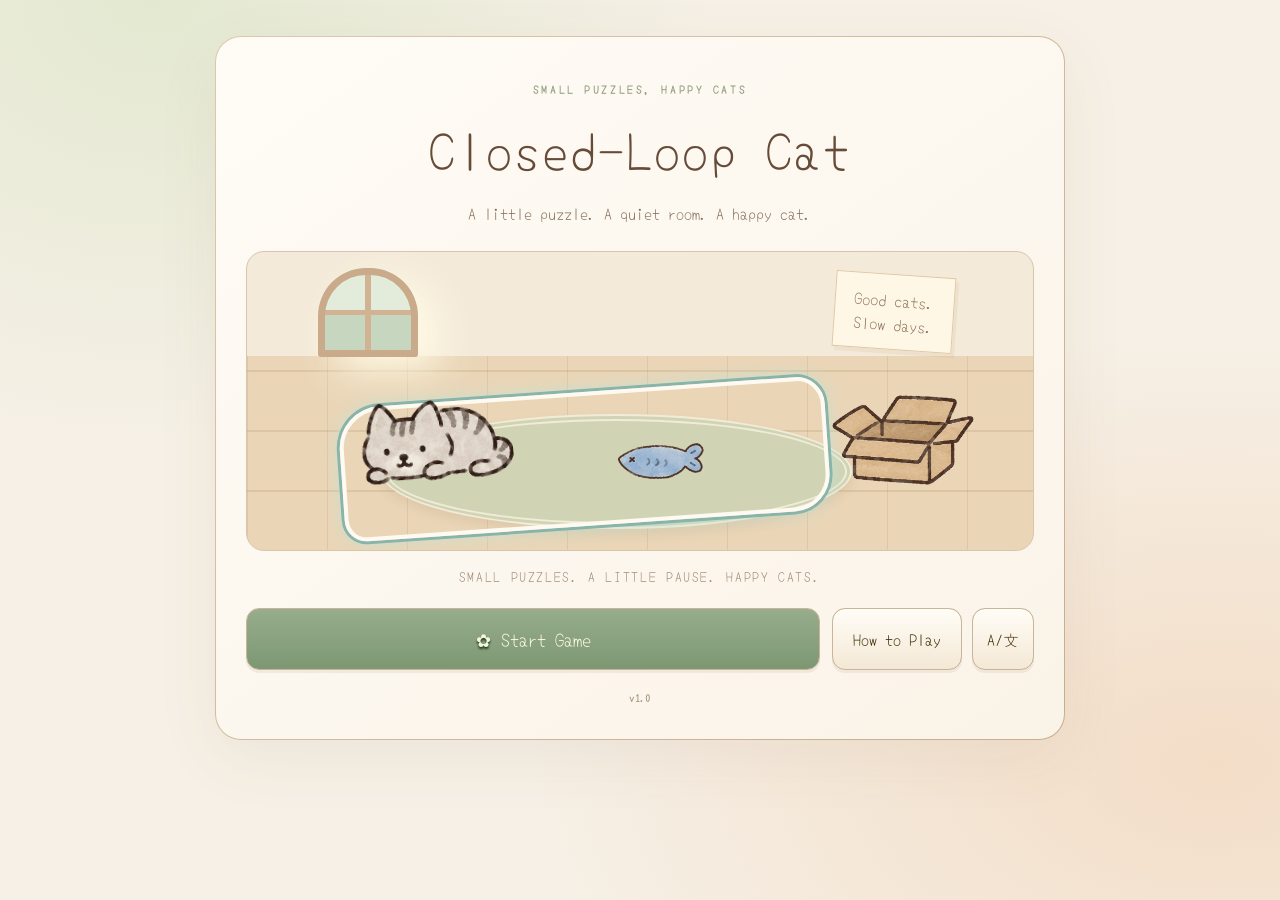
==== commit 5ee2fc3f: "Use bundled Yomogi handwriting font for the cozy cat theme" ====
--- a/index.html
+++ b/index.html
@@ -4,8 +4,9 @@
   <meta charset="UTF-8">
   <meta name="viewport" content="width=device-width, initial-scale=1.0">
   <title>Closed-Loop Cat</title>
+  <link rel="preload" href="assets/fonts/yomogi/Yomogi-Regular.woff2" as="font" type="font/woff2" crossorigin>
   <link rel="stylesheet" href="style.css">
-  <link rel="stylesheet" href="cat-theme.css">
+  <link rel="stylesheet" href="cat-theme.css?v=font-6">
 </head>
 <body>
   <main class="page">
@@ -151,6 +152,7 @@
         </div>
       </div>
 
+      <p id="motionCaption" class="motion-caption" role="status" aria-live="polite"></p>
       <div class="cat-legend" aria-label="アイテム一覧">
         <span><img src="assets/cats/cat-0.png" alt="">ねこ</span>
         <span><img src="assets/cats/fish.png" alt="">おさかな</span>
@@ -340,6 +342,7 @@
 
   <script src="stage/manifest.js?v=stage-manifest-4"></script>
   <script src="spotlight-tutorial.js?v=cat-1"></script>
-  <script src="game.js?v=cat-dogs-3"></script>
+  <script src="cat-motion.js?v=2"></script>
+  <script src="game.js?v=cat-font-8"></script>
 </body>
 </html>
--- a/cat-theme.css
+++ b/cat-theme.css
@@ -1,4 +1,12 @@
+@font-face {
+  font-family: "Yomogi";
+  src: url("assets/fonts/yomogi/Yomogi-Regular.woff2") format("woff2");
+  font-style: normal;
+  font-weight: 400;
+  font-display: swap;
+}
 :root {
+  --cat-font: "Yomogi", "Yu Gothic", "Meiryo", sans-serif;
   color-scheme: light;
   --bg: #f6f0e6; --panel: #fffaf2; --panel-border: #d8c3ab;
   --text: #594738; --muted: #87705d; --accent: #86a18b;
@@ -12,20 +20,20 @@
   --cream-face: linear-gradient(#fffdf7, #f4e8d5);
   --frame-shadow: 0 3px 0 #bba18425, 0 10px 30px #96775610;
 }
-body { background: radial-gradient(ellipse at 12% 0%, #e3e9d1 0, transparent 35%), radial-gradient(ellipse at 95% 85%, #f3ddc7 0, transparent 40%), #f6f0e6; font-family: "Yu Gothic", "Meiryo", sans-serif; }
+body { background: radial-gradient(ellipse at 12% 0%, #e3e9d1 0, transparent 35%), radial-gradient(ellipse at 95% 85%, #f3ddc7 0, transparent 40%), #f6f0e6; font-family: var(--cat-font); }
 .page { padding: 36px 20px; }
 .game-panel { border-width: 1px; border-radius: 26px; box-shadow: 0 18px 65px #76553312; padding: 30px; }
 .game-panel::before, .game-panel::after, .game-canvas-shell::before, .game-canvas-shell::after { display: none; }
 .home-panel { max-width: 850px; }
 .home-layout { gap: 22px; }
 .home-copy { text-align: center; padding: 12px 0 0; }
-.home-copy h2, .page-title, .manager-title { color: #674b39; text-shadow: none; font-family: "Yu Gothic", "Meiryo", sans-serif; letter-spacing: .04em; font-weight: 800; }
+.home-copy h2, .page-title, .manager-title { color: #674b39; text-shadow: none; font-family: var(--cat-font); letter-spacing: .04em; font-weight: 800; }
 .home-copy h2 { font-size: clamp(1.9rem, 5.8vw, 3.25rem); }
 .home-copy .home-kicker { color: #8f9c7c; font-size: .7rem; letter-spacing: .23em; text-shadow: none; margin: 0 0 14px; }
 .home-copy p { font-size: .9rem; }
 .cat-room { position: relative; height: 300px; overflow: hidden; border: 1px solid #d8c6ac; border-radius: 18px; background: linear-gradient(0deg, transparent 65%, #f4ead9 65%), repeating-linear-gradient(90deg, #a98a6230 0 1px, transparent 1px 80px), repeating-linear-gradient(0deg, #ead5b7 0 58px, #cfb58d 59px, #e9d6b9 60px); }
 .room-window { position: absolute; top: 16px; left: 9%; width: 100px; height: 89px; background: linear-gradient(90deg, transparent 47%, #d1b394 47% 53%, transparent 53%), linear-gradient(0deg, #c7d6be 47%, #d1b394 47% 53%, #e3ebda 53%); border: 7px solid #c9ab8b; border-radius: 48px 48px 3px 3px; box-shadow: 20px 12px 40px #fffbe5; }
-.room-note { position: absolute; top: 22px; right: 10%; transform: rotate(4deg); color: #8e735c; background: #fff7e5; border: 1px solid #dfc8a6; padding: 13px 19px; font-family: Georgia, serif; font-size: 14px; line-height: 1.5; text-align: center; box-shadow: 3px 4px 0 #ae86651a; }
+.room-note { position: absolute; top: 22px; right: 10%; transform: rotate(4deg); color: #8e735c; background: #fff7e5; border: 1px solid #dfc8a6; padding: 13px 19px; font-family: var(--cat-font); font-size: 14px; line-height: 1.5; text-align: center; box-shadow: 3px 4px 0 #ae86651a; }
 .room-rug { position: absolute; width: 60%; height: 115px; bottom: 21px; left: 17%; border-radius: 50%; background: #d0d4b5; border: 7px double #f1ecd8; box-shadow: 0 6px 10px #95795720; }
 .room-loop { position: absolute; width: 62%; height: 134px; bottom: 24px; left: 12%; border: 4px solid #fffaf1; border-radius: 42px 28px 37px 22px; transform: rotate(-4deg); box-shadow: 0 0 0 3px #88b4ab, 0 0 18px #bde3d4; }
 .room-cat { position: absolute; width: 160px; height: 160px; bottom: 30px; left: 14%; object-fit: contain; transform: rotate(-5deg); }
@@ -58,7 +66,7 @@
 .cat-legend { display: flex; justify-content: center; flex-wrap: wrap; gap: 9px 20px; padding: 15px 0 0; font-size: .72rem; color: #8b735e; }
 .cat-legend span { display: inline-flex; align-items: center; gap: 5px; }
 .cat-legend img { width: 30px; height: 30px; object-fit: contain; }
-.cat-game-brand { margin: 0 0 15px; text-align: center; font-family: Georgia, serif; color: #876a52; font-size: 1.15rem; letter-spacing: .05em; }
+.cat-game-brand { margin: 0 0 15px; text-align: center; font-family: var(--cat-font); color: #876a52; font-size: 1.15rem; letter-spacing: .05em; }
 .cat-howto { display: grid; gap: 15px; margin: 24px 0; }
 .cat-howto article { display: grid; grid-template-columns: 90px 1fr; align-items: center; gap: 20px; border-bottom: 1px dashed #d9c7b1; padding-bottom: 16px; }
 .cat-howto img { width: 90px; height: 90px; object-fit: contain; }
@@ -80,3 +88,16 @@
   .cat-caption { font-size: .62rem; letter-spacing: .06em; }
 }
 @media (prefers-reduced-motion: reduce) { *, *::before, *::after { transition: none !important; animation: none !important; } }
+
+.motion-caption { min-height: 1.5em; margin: 14px 0 0; text-align: center; font-size: .82rem; color: #8c705c; }
+
+/* Keep handwritten labels readable at small sizes; JSON stays monospaced. */
+button, input, select, .button-link,
+.manager-output-block h2, .manager-difficulty-header h2 { font-family: var(--cat-font); }
+.home-copy h2, .page-title, .manager-title { font-weight: 400; line-height: 1.35; }
+.home-copy p, .cat-howto p { font-size: 1rem; line-height: 1.9; }
+.cat-legend { font-size: .9rem; }
+.cat-caption { font-size: .85rem; }
+.room-note { font-size: 16px; }
+button, .button-link, .cat-howto h2 { font-weight: 400; }
+#startGameButton { font-size: 1.15rem; }
